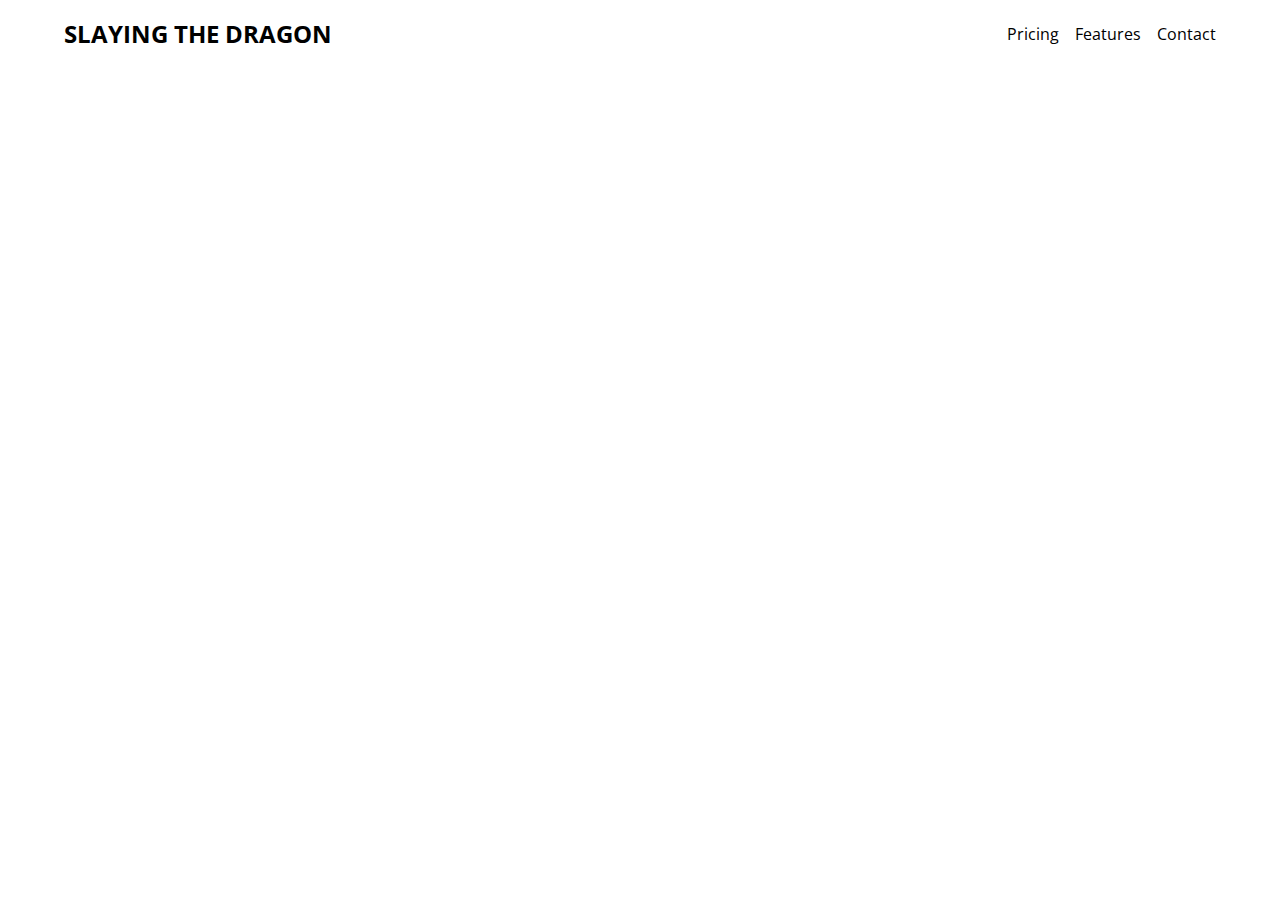
==== D_Flexbox_Project/index.html @ e02c1fce "feat: Building a Simple Header" ====
<!DOCTYPE html>
<html lang="en">
  <head>
    <meta charset="UTF-8" />
    <meta name="viewport" content="width=device-width, initial-scale=1.0" />
    <link rel="preconnect" href="https://fonts.googleapis.com" />
    <link rel="preconnect" href="https://fonts.gstatic.com" crossorigin />
    <link
      href="https://fonts.googleapis.com/css2?family=Open+Sans:ital,wght@0,300..800;1,300..800&display=swap"
      rel="stylesheet"
    />
    <link rel="stylesheet" href="style.css" />
    <title>Flexbox Project</title>
  </head>
  <body>
    <header class="header">
      <h1 class="title">Slaying The Dragon</h1>
      <nav class="menu">
        <a class="link" href="#pricing">Pricing</a>
        <a class="link" href="#features">Features</a>
        <a class="link" href="#contact">Contact</a>
      </nav>
    </header>
  </body>
</html>
---- D_Flexbox_Project/style.css ----
*,
*::before,
*::after {
  box-sizing: border-box;
}

* {
  margin: 0;
  padding: 0;
  line-height: 1.5;
}

body {
  font-family: 'Open Sans', sans-serif;
}

.header {
  width: 90%;
  margin-inline: auto;
  display: flex;
  justify-content: space-between;
  align-items: center;
  padding: 1rem 0;
}

.title {
  font-size: 1.5rem;
  text-transform: uppercase;
}

.menu {
  display: flex;
  gap: 1rem;
}

.link {
  text-decoration: none;
  color: #000;
}
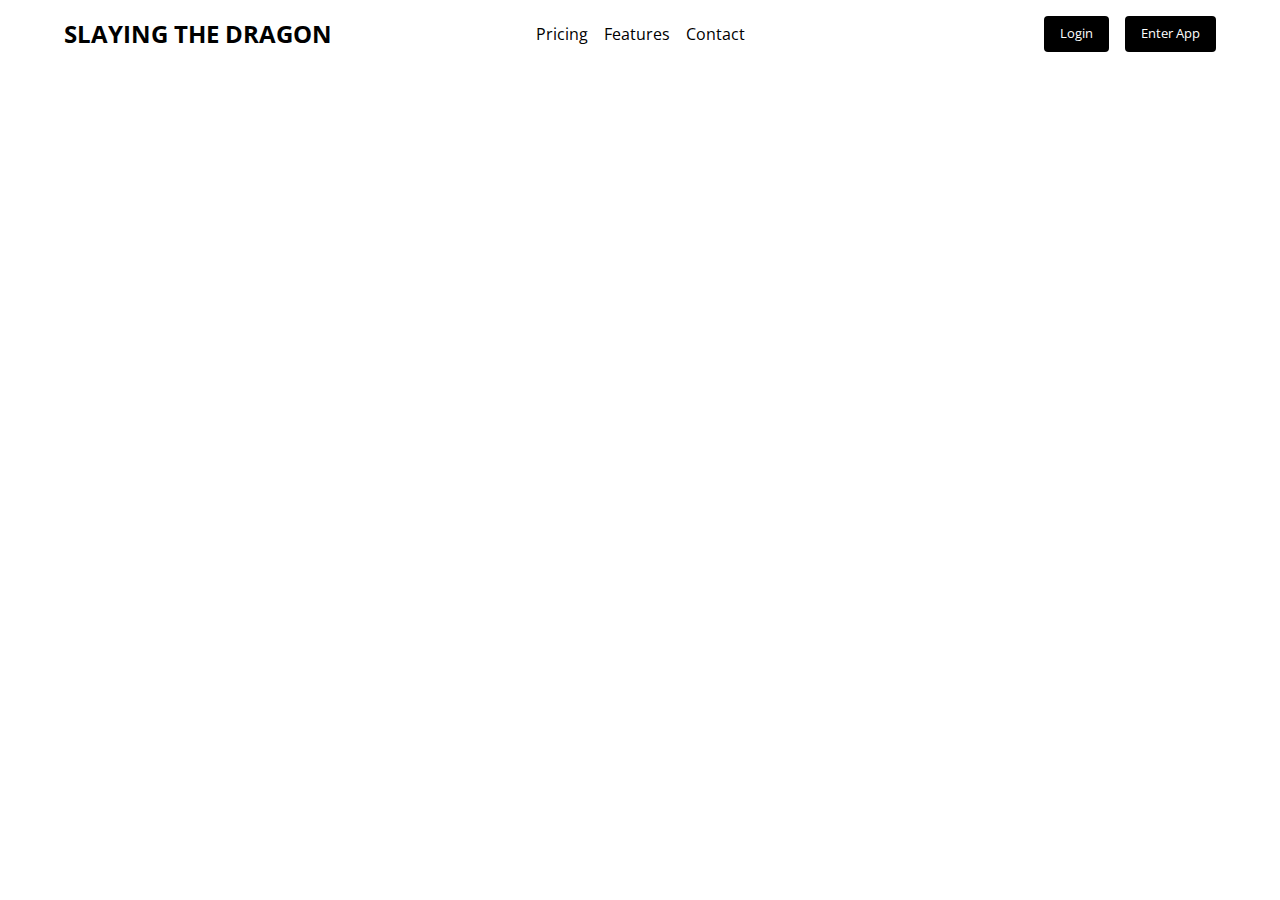
==== commit 86f65b54: "feat: Building an Advanced Header Component" ====
--- a/D_Flexbox_Project/index.html
+++ b/D_Flexbox_Project/index.html
@@ -20,6 +20,10 @@
         <a class="link" href="#features">Features</a>
         <a class="link" href="#contact">Contact</a>
       </nav>
+      <div class="btn-container">
+        <button class="btn">Login</button>
+        <button class="btn">Enter App</button>
+      </div>
     </header>
   </body>
 </html>
--- a/D_Flexbox_Project/style.css
+++ b/D_Flexbox_Project/style.css
@@ -14,11 +14,19 @@
   font-family: 'Open Sans', sans-serif;
 }
 
+button {
+  border: none;
+  background: none;
+  cursor: pointer;
+  font-family: inherit;
+}
+
 .header {
   width: 90%;
   margin-inline: auto;
   display: flex;
-  justify-content: space-between;
+  /* flex-direction: row;
+  justify-content: space-between; */
   align-items: center;
   padding: 1rem 0;
 }
@@ -26,14 +34,31 @@
 .title {
   font-size: 1.5rem;
   text-transform: uppercase;
+  flex: 1;
 }
 
 .menu {
   display: flex;
   gap: 1rem;
+  flex: 1;
+  justify-content: center;
 }
 
 .link {
   text-decoration: none;
   color: #000;
 }
+
+.btn-container {
+  display: flex;
+  gap: 1rem;
+  flex: 1;
+  justify-content: flex-end;
+}
+
+.btn {
+  background: #000;
+  color: #fff;
+  padding: 0.5rem 1rem;
+  border-radius: 4px;
+}
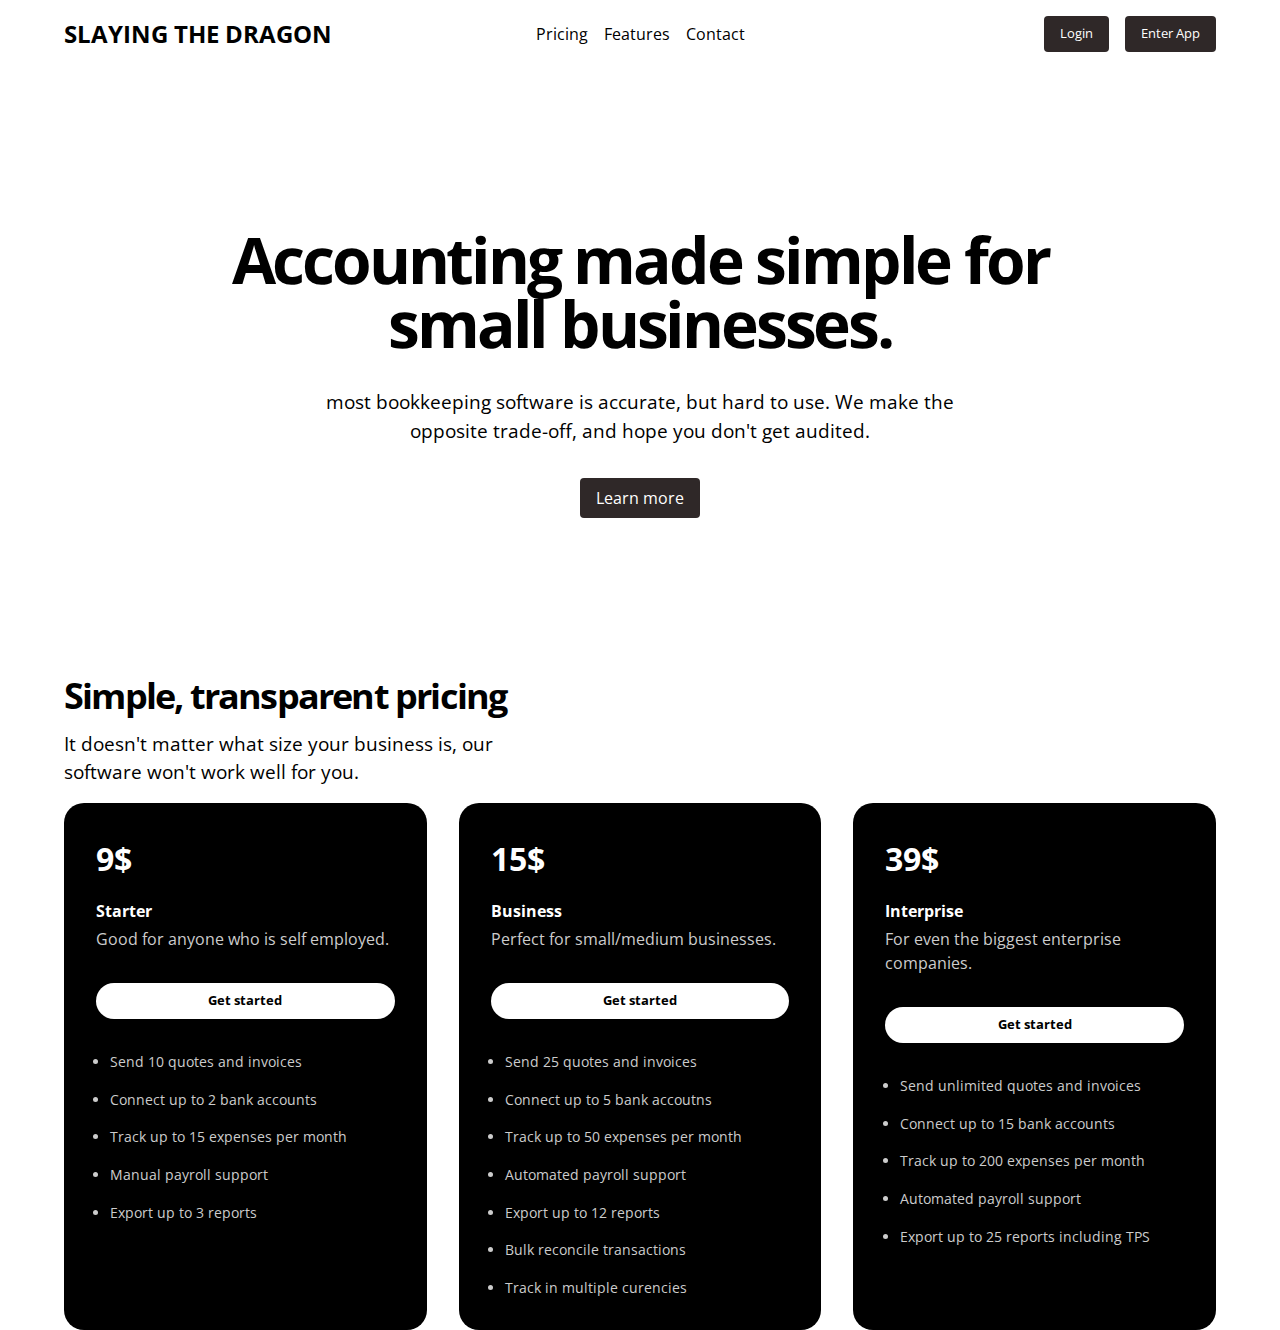
==== commit 8b7c63de: "feat: Building a Hero and Pricing Section" ====
--- a/D_Flexbox_Project/index.html
+++ b/D_Flexbox_Project/index.html
@@ -13,17 +13,81 @@
     <title>Flexbox Project</title>
   </head>
   <body>
-    <header class="header">
-      <h1 class="title">Slaying The Dragon</h1>
-      <nav class="menu">
-        <a class="link" href="#pricing">Pricing</a>
-        <a class="link" href="#features">Features</a>
-        <a class="link" href="#contact">Contact</a>
+    <header class="header container">
+      <h2 class="header__title">Slaying The Dragon</h2>
+      <nav class="header__menu">
+        <a class="header__link" href="#pricing">Pricing</a>
+        <a class="header__link" href="#features">Features</a>
+        <a class="header__link" href="#contact">Contact</a>
       </nav>
-      <div class="btn-container">
+      <div class="header__btn-container">
         <button class="btn">Login</button>
         <button class="btn">Enter App</button>
       </div>
     </header>
+    <div class="hero container">
+      <h1 class="hero__title">Accounting made simple for small businesses.</h1>
+      <p class="hero__description">
+        most bookkeeping software is accurate, but hard to use. We make the
+        opposite trade-off, and hope you don't get audited.
+      </p>
+      <a href="#features" class="btn">Learn more</a>
+    </div>
+    <div class="pricing container">
+      <h2 class="pricing__title">Simple, transparent pricing</h2>
+      <p class="pricing__description">
+        It doesn't matter what size your business is, our software won't work
+        well for you.
+      </p>
+      <div class="pricing__container">
+        <div class="pricing__box">
+          <h3 class="pricing__price">9$</h3>
+          <h4 class="pricing__plan">Starter</h4>
+          <p class="pricing__plan-description">
+            Good for anyone who is self employed.
+          </p>
+          <button class="pricing__btn">Get started</button>
+          <ul class="pricing__features">
+            <li>Send 10 quotes and invoices</li>
+            <li>Connect up to 2 bank accounts</li>
+            <li>Track up to 15 expenses per month</li>
+            <li>Manual payroll support</li>
+            <li>Export up to 3 reports</li>
+          </ul>
+        </div>
+        <div class="pricing__box">
+          <h3 class="pricing__price">15$</h3>
+          <h4 class="pricing__plan">Business</h4>
+          <p class="pricing__plan-description">
+            Perfect for small/medium businesses.
+          </p>
+          <button class="pricing__btn">Get started</button>
+          <ul class="pricing__features">
+            <li>Send 25 quotes and invoices</li>
+            <li>Connect up to 5 bank accoutns</li>
+            <li>Track up to 50 expenses per month</li>
+            <li>Automated payroll support</li>
+            <li>Export up to 12 reports</li>
+            <li>Bulk reconcile transactions</li>
+            <li>Track in multiple curencies</li>
+          </ul>
+        </div>
+        <div class="pricing__box">
+          <h3 class="pricing__price">39$</h3>
+          <h4 class="pricing__plan">Interprise</h4>
+          <p class="pricing__plan-description">
+            For even the biggest enterprise companies.
+          </p>
+          <button class="pricing__btn">Get started</button>
+          <ul class="pricing__features">
+            <li>Send unlimited quotes and invoices</li>
+            <li>Connect up to 15 bank accounts</li>
+            <li>Track up to 200 expenses per month</li>
+            <li>Automated payroll support</li>
+            <li>Export up to 25 reports including TPS</li>
+          </ul>
+        </div>
+      </div>
+    </div>
   </body>
 </html>
--- a/D_Flexbox_Project/style.css
+++ b/D_Flexbox_Project/style.css
@@ -21,9 +21,8 @@
   font-family: inherit;
 }
 
+/* header section */
 .header {
-  width: 90%;
-  margin-inline: auto;
   display: flex;
   /* flex-direction: row;
   justify-content: space-between; */
@@ -31,34 +30,123 @@
   padding: 1rem 0;
 }
 
-.title {
+.header__title {
   font-size: 1.5rem;
   text-transform: uppercase;
   flex: 1;
 }
 
-.menu {
+.header__menu {
   display: flex;
   gap: 1rem;
   flex: 1;
   justify-content: center;
 }
 
-.link {
+.header__link {
   text-decoration: none;
   color: #000;
 }
 
-.btn-container {
+.header__btn-container {
   display: flex;
   gap: 1rem;
   flex: 1;
   justify-content: flex-end;
 }
 
+/* hero section */
+.hero {
+  text-align: center;
+  margin-top: 10rem;
+}
+
+.hero__title {
+  font-size: 4rem;
+  line-height: 1;
+  letter-spacing: -0.05em;
+  max-width: 25ch;
+  margin: 2rem auto;
+}
+
+.hero__description {
+  font-size: 1.2rem;
+  max-width: 60ch;
+  margin: 2rem auto;
+}
+
+/* pricing */
+.pricing {
+  margin-top: 10rem;
+}
+
+.pricing__title {
+  font-size: 2.25rem;
+  letter-spacing: -0.05em;
+  line-height: 1;
+}
+
+.pricing__description {
+  font-size: 1.2rem;
+  max-width: 45ch;
+  margin: 1rem 0;
+}
+
+.pricing__container {
+  display: flex;
+  gap: 2rem;
+}
+
+.pricing__box {
+  background-color: #000;
+  color: #fff;
+  padding: 2rem;
+  border-radius: 20px;
+  flex: 1;
+}
+
+.pricing__price {
+  font-size: 2rem;
+}
+
+.pricing__plan {
+  margin: 1rem 0 0.25rem;
+}
+
+.pricing__plan-description {
+  color: #ccc;
+}
+
+.pricing__btn {
+  background-color: #fff;
+  color: #000;
+  width: 100%;
+  padding: 0.5rem 1rem;
+  margin: 2rem 0;
+  font-weight: 700;
+  border-radius: 1000000px;
+}
+
+.pricing__features {
+  padding-left: 1em;
+  display: flex;
+  flex-direction: column;
+  gap: 1rem;
+  font-size: 0.9rem;
+  color: #ccc;
+}
+
+/* utility class */
 .btn {
-  background: #000;
+  text-decoration: none;
+  display: inline-block;
+  background: #2f2828;
   color: #fff;
   padding: 0.5rem 1rem;
   border-radius: 4px;
 }
+
+.container {
+  width: 90%;
+  margin-inline: auto;
+}
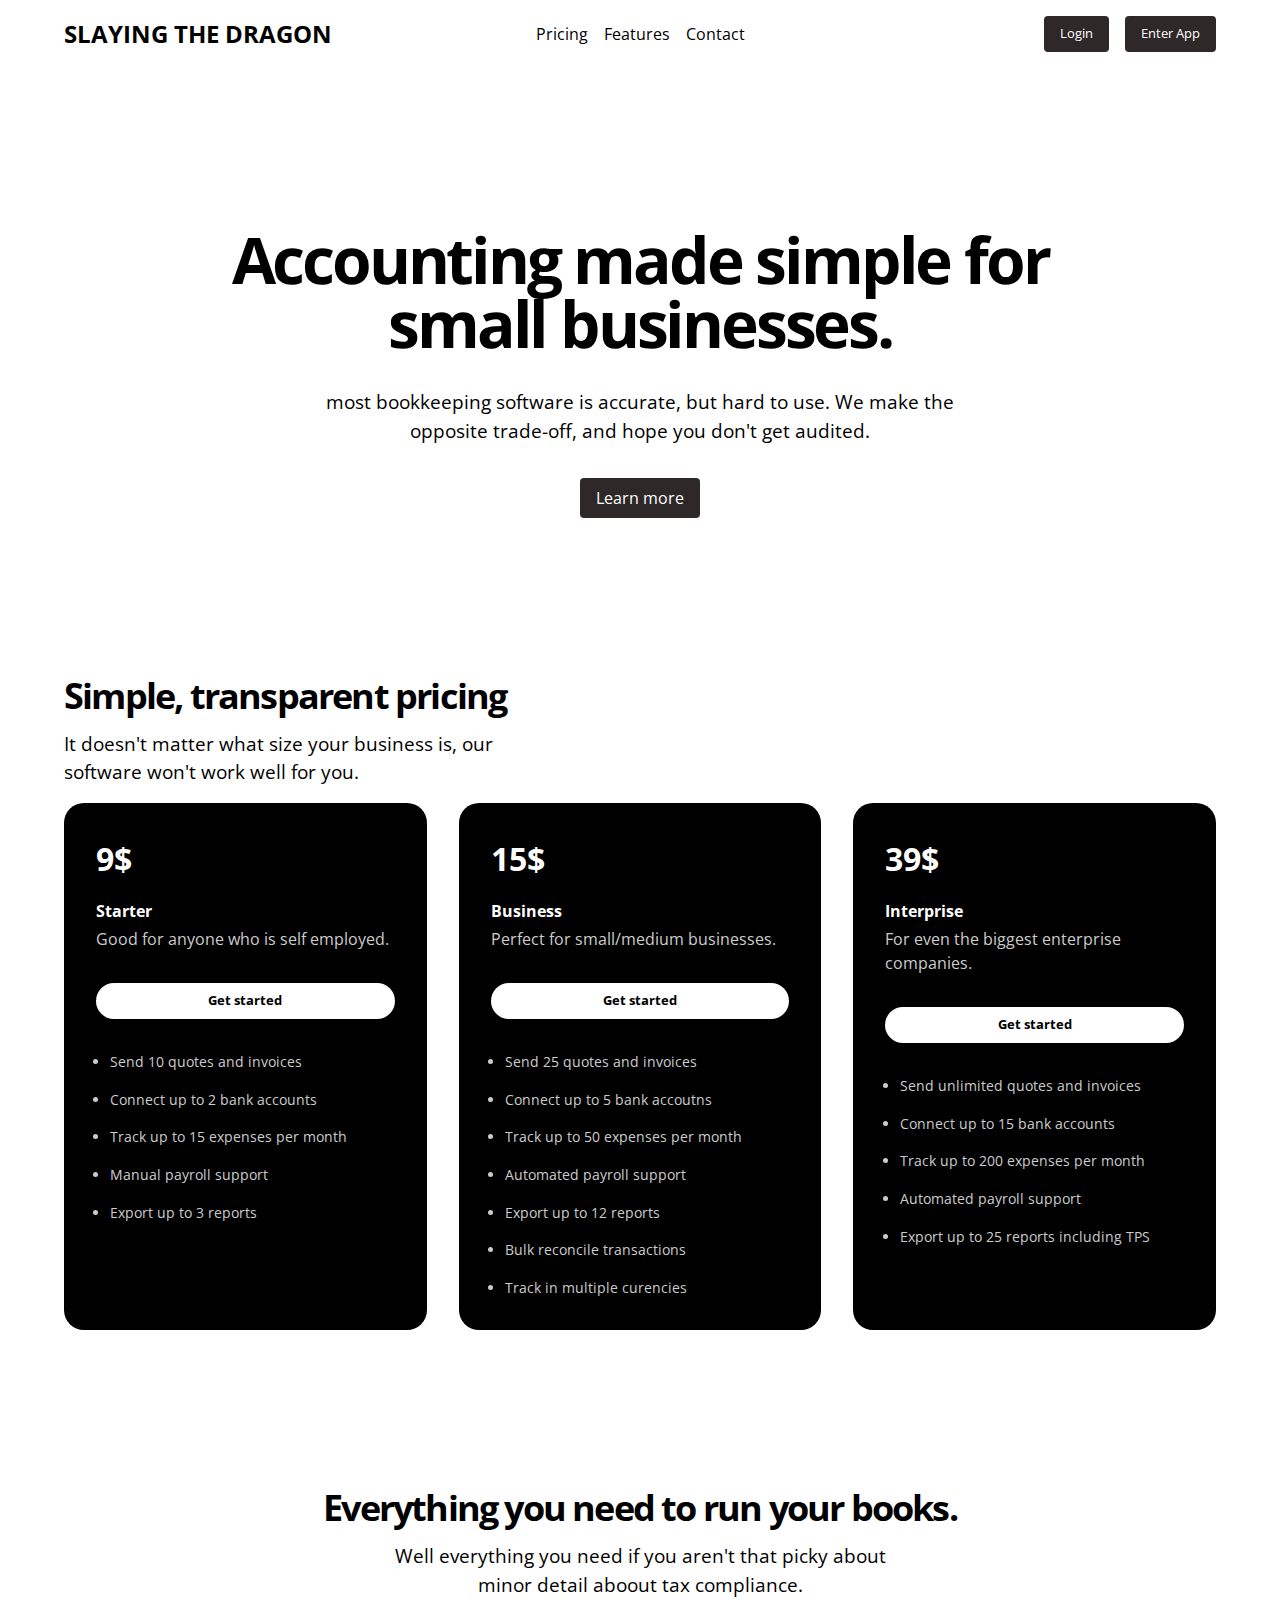
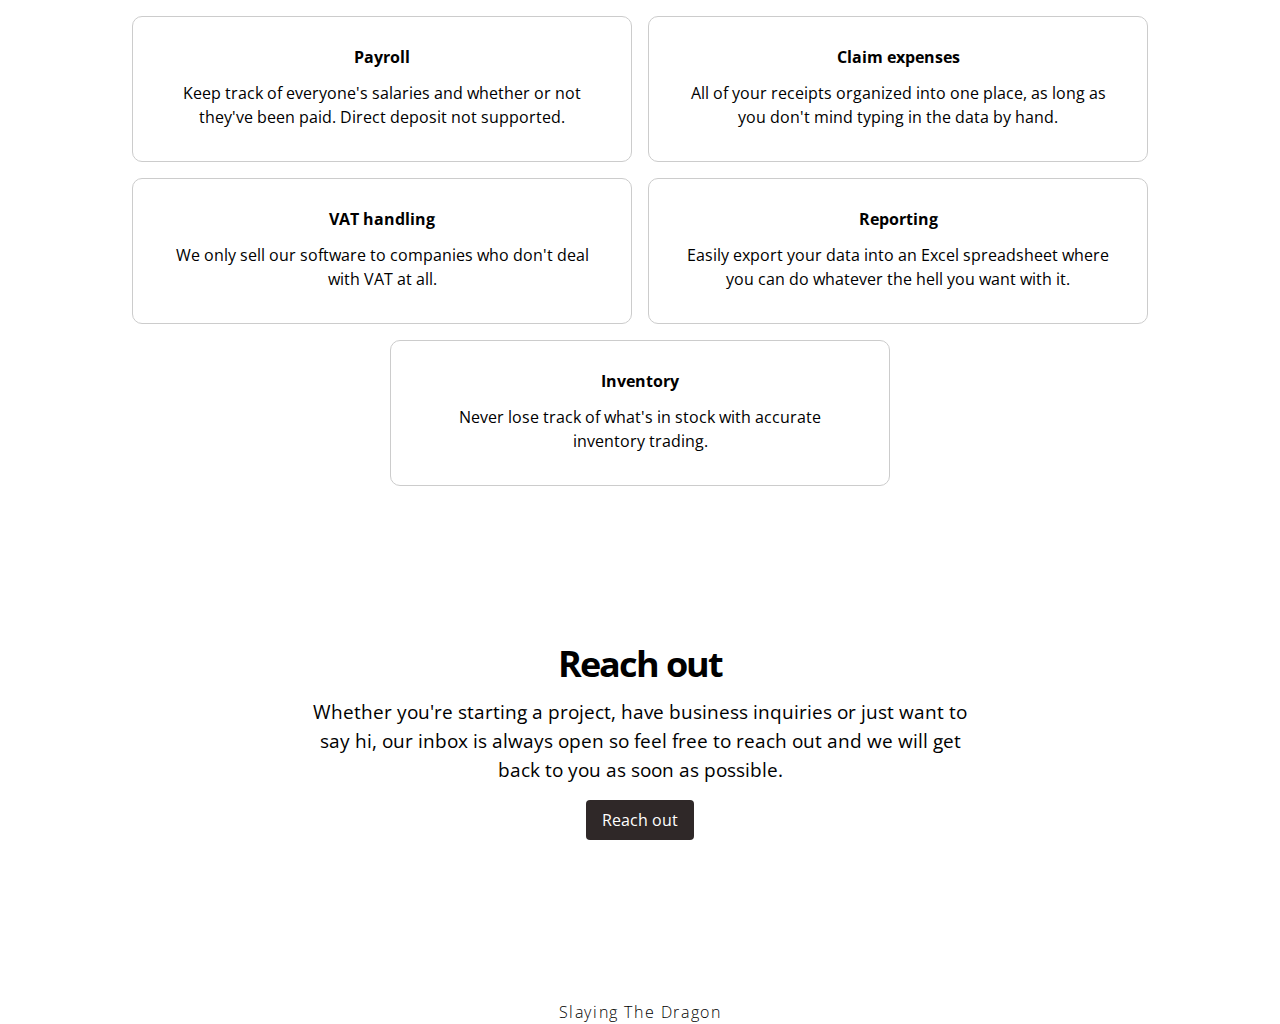
==== commit 03672f1e: "feat: Building a Features, Contact and Footer Section" ====
--- a/D_Flexbox_Project/index.html
+++ b/D_Flexbox_Project/index.html
@@ -25,15 +25,15 @@
         <button class="btn">Enter App</button>
       </div>
     </header>
-    <div class="hero container">
+    <section class="hero container">
       <h1 class="hero__title">Accounting made simple for small businesses.</h1>
       <p class="hero__description">
         most bookkeeping software is accurate, but hard to use. We make the
         opposite trade-off, and hope you don't get audited.
       </p>
       <a href="#features" class="btn">Learn more</a>
-    </div>
-    <div class="pricing container">
+    </section>
+    <section class="pricing container">
       <h2 class="pricing__title">Simple, transparent pricing</h2>
       <p class="pricing__description">
         It doesn't matter what size your business is, our software won't work
@@ -88,6 +88,63 @@
           </ul>
         </div>
       </div>
-    </div>
+    </section>
+    <section class="features container">
+      <h2 class="features__title">Everything you need to run your books.</h2>
+      <p class="features__description">
+        Well everything you need if you aren't that picky about minor detail
+        aboout tax compliance.
+      </p>
+      <div class="features__container">
+        <div class="features__box">
+          <h4 class="features__box-title">Payroll</h4>
+          <p class="features__box-description">
+            Keep track of everyone's salaries and whether or not they've been
+            paid. Direct deposit not supported.
+          </p>
+        </div>
+        <div class="features__box">
+          <h4 class="features__box-title">Claim expenses</h4>
+          <p class="features__box-description">
+            All of your receipts organized into one place, as long as you don't
+            mind typing in the data by hand.
+          </p>
+        </div>
+        <div class="features__box">
+          <h4 class="features__box-title">VAT handling</h4>
+          <p class="features__box-description">
+            We only sell our software to companies who don't deal with VAT at
+            all.
+          </p>
+        </div>
+        <div class="features__box">
+          <h4 class="features__box-title">Reporting</h4>
+          <p class="features__box-description">
+            Easily export your data into an Excel spreadsheet where you can do
+            whatever the hell you want with it.
+          </p>
+        </div>
+        <div class="features__box">
+          <h4 class="features__box-title">Inventory</h4>
+          <p class="features__box-description">
+            Never lose track of what's in stock with accurate inventory trading.
+          </p>
+        </div>
+      </div>
+    </section>
+    <section class="contact container">
+      <h3 class="contact__title">Reach out</h3>
+      <p class="contact__description">
+        Whether you're starting a project, have business inquiries or just want
+        to say hi, our inbox is always open so feel free to reach out and we
+        will get back to you as soon as possible.
+      </p>
+      <a href="mailto:aniket15304@gmail.com" target="_blank" class="btn"
+        >Reach out</a
+      >
+    </section>
+    <footer class="footer container">
+      <h2 class="footer__title">Slaying The Dragon</h2>
+    </footer>
   </body>
 </html>
--- a/D_Flexbox_Project/style.css
+++ b/D_Flexbox_Project/style.css
@@ -75,7 +75,7 @@
   margin: 2rem auto;
 }
 
-/* pricing */
+/* pricing section */
 .pricing {
   margin-top: 10rem;
 }
@@ -136,6 +136,80 @@
   color: #ccc;
 }
 
+/* feature section*/
+.features {
+  margin-top: 10rem;
+  text-align: center;
+  /* display: flex;
+  flex-direction: column;
+  align-items: center; */
+  /* border: 1px solid red; */
+}
+
+.features__title {
+  font-size: 2.25rem;
+  letter-spacing: -0.05em;
+  line-height: 1;
+}
+
+.features__description {
+  font-size: 1.2rem;
+  max-width: 45ch;
+  margin: 1rem auto;
+}
+
+.features__container {
+  display: flex;
+  flex-wrap: wrap;
+  justify-content: center;
+  gap: 1rem;
+}
+
+.features__box {
+  border: 1px solid #ccc;
+  padding: 2rem;
+  border-radius: 10px;
+  width: 500px;
+}
+
+.features__box-title {
+  line-height: 1;
+}
+
+.features__box-description {
+  margin-top: 1rem;
+}
+
+/* contact section */
+.contact {
+  margin-top: 10rem;
+  text-align: center;
+}
+
+.contact__title {
+  font-size: 2.25rem;
+  letter-spacing: -0.05em;
+  line-height: 1;
+}
+
+.contact__description {
+  font-size: 1.2rem;
+  max-width: 60ch;
+  margin: 1rem auto;
+}
+
+/* footer section */
+.footer {
+  margin-top: 10rem;
+  text-align: center;
+}
+
+.footer__title {
+  font-size: 1rem;
+  font-weight: 300;
+  letter-spacing: 0.1em;
+}
+
 /* utility class */
 .btn {
   text-decoration: none;
